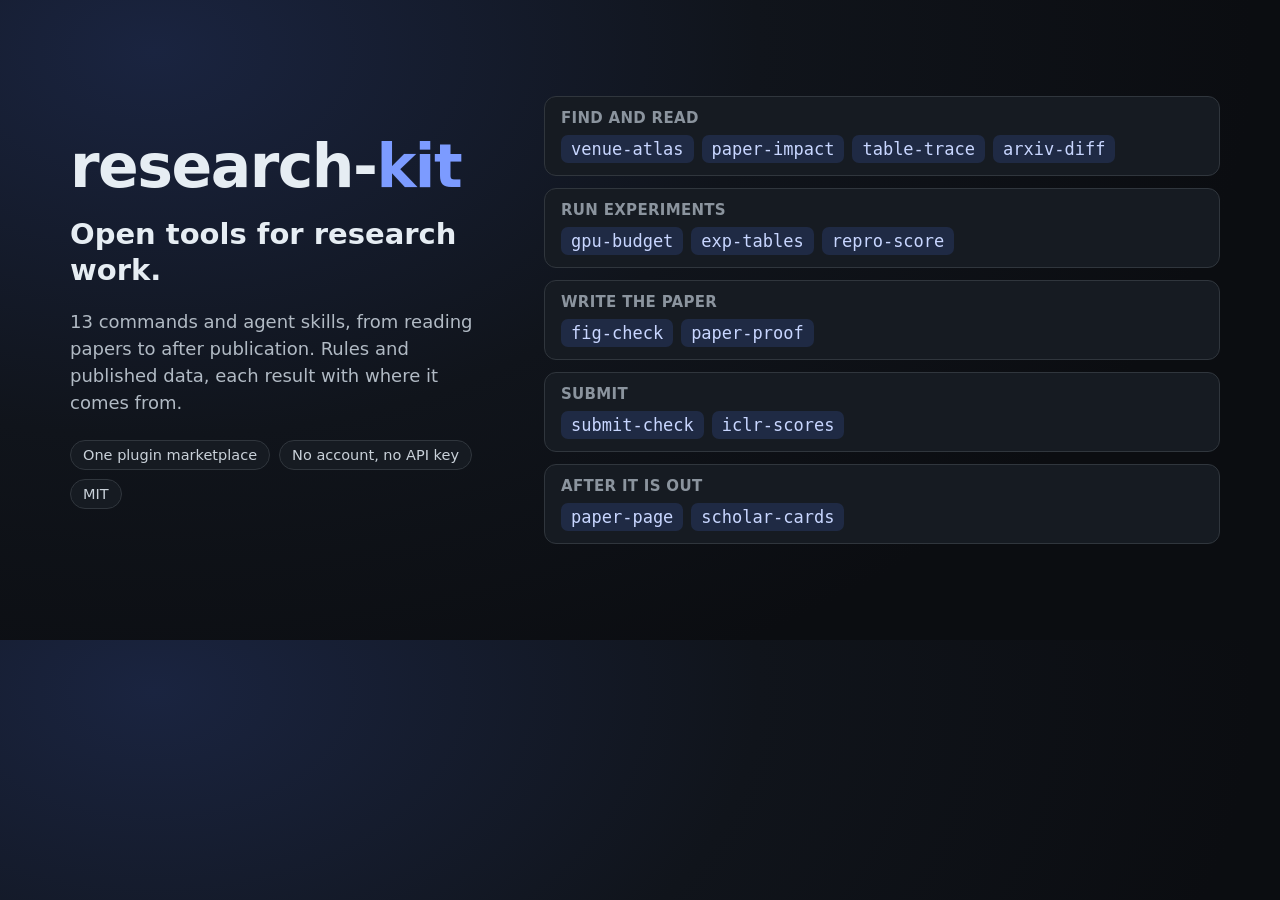
==== scripts/social-card.html @ ab610dc3 "Polishing round 1: tool sentences checked against their READMEs, the workflow claims checked, social" ====
<!doctype html>
<!-- The repository's social preview (1280×640): docs/social-preview.png, rendered from this page with headless Chrome
     at 1280×640. The tool names and stages are those of tools.json; change both together. -->
<html>
<head>
<meta charset="utf-8">
<style>
  html, body { margin: 0; width: 1280px; height: 640px; overflow: hidden; }
  body { background: radial-gradient(1100px 700px at 12% 8%, #1a2440 0%, #10141b 55%, #0b0d11 100%); color: #e6edf3;
    font-family: "Segoe UI", -apple-system, system-ui, sans-serif; display: grid; grid-template-columns: 430px 1fr; gap: 44px;
    padding: 0 60px 0 70px; box-sizing: border-box; align-items: center; }
  h1 { font-size: 60px; margin: 0 0 16px; letter-spacing: -1.5px; }
  h1 span { color: #7c9bff; }
  .tag { font-size: 29px; line-height: 1.22; margin: 0 0 20px; font-weight: 600; }
  .sub { font-size: 18px; line-height: 1.5; color: #b1bac4; margin: 0 0 24px; }
  .pills { display: flex; gap: 9px; flex-wrap: wrap; }
  .pills span { font-size: 14.5px; border: 1px solid #30363d; background: #161b22; border-radius: 999px; padding: 6px 12px; color: #c9d1d9; }
  .flow { display: flex; flex-direction: column; gap: 12px; }
  .stage { background: #161b22; border: 1px solid #30363d; border-radius: 12px; padding: 12px 16px; }
  .stage h3 { margin: 0 0 8px; font-size: 15px; color: #8b949e; font-weight: 600; letter-spacing: .3px; text-transform: uppercase; }
  .names { display: flex; gap: 8px; flex-wrap: wrap; }
  .names span { font-family: "Cascadia Mono", Consolas, monospace; font-size: 17px; background: #1f2a44; color: #c8d6ff; border-radius: 7px; padding: 4px 10px; }
</style>
</head>
<body>
  <div>
    <h1>research-<span>kit</span></h1>
    <p class="tag">Open tools for research work.</p>
    <p class="sub">13 commands and agent skills, from reading papers to after publication. Rules and published data, each result with where it comes from.</p>
    <div class="pills"><span>One plugin marketplace</span><span>No account, no API key</span><span>MIT</span></div>
  </div>
  <div class="flow"><div class="stage"><h3>Find and read</h3><div class="names"><span>venue-atlas</span><span>paper-impact</span><span>table-trace</span><span>arxiv-diff</span></div></div><div class="stage"><h3>Run experiments</h3><div class="names"><span>gpu-budget</span><span>exp-tables</span><span>repro-score</span></div></div><div class="stage"><h3>Write the paper</h3><div class="names"><span>fig-check</span><span>paper-proof</span></div></div><div class="stage"><h3>Submit</h3><div class="names"><span>submit-check</span><span>iclr-scores</span></div></div><div class="stage"><h3>After it is out</h3><div class="names"><span>paper-page</span><span>scholar-cards</span></div></div></div>
</body>
</html>
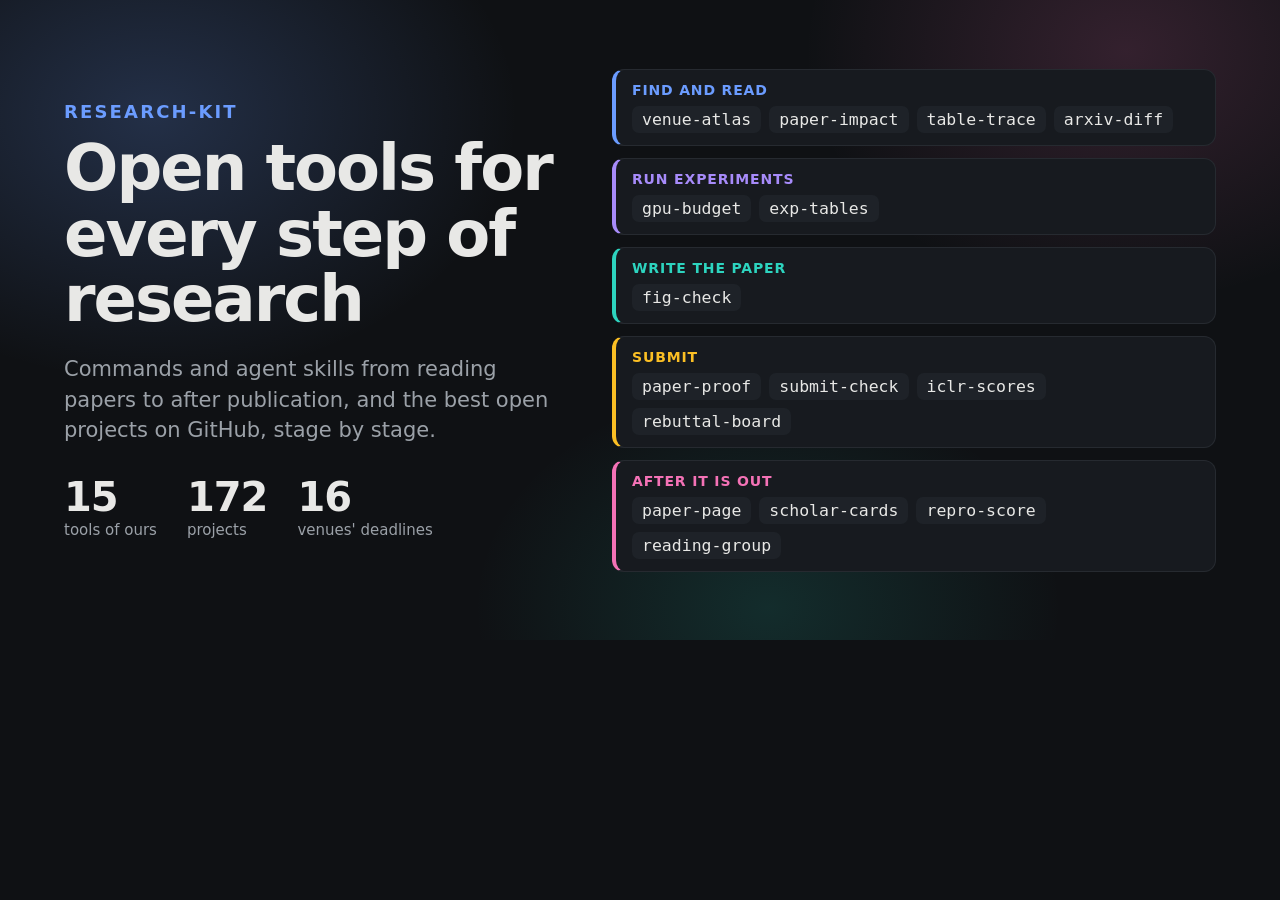
==== commit 0c7fec22: "Site redesigned: a hero with the pipeline, our tools as cards with screenshots and copy buttons, the" ====
--- a/scripts/social-card.html
+++ b/scripts/social-card.html
@@ -1,34 +1,45 @@
 <!doctype html>
-<!-- The repository's social preview (1280×640): docs/social-preview.png, rendered from this page with headless Chrome
-     at 1280×640. The tool names and stages are those of tools.json; change both together. -->
+<!-- The share image (1280×640): docs/social-preview.png (the repository's social preview, set in its settings) and
+     site/img/social.png (the site's og:image), rendered from this page with headless Chrome. The tool names and stages
+     are those of tools.json; change both together. -->
 <html>
 <head>
 <meta charset="utf-8">
 <style>
   html, body { margin: 0; width: 1280px; height: 640px; overflow: hidden; }
-  body { background: radial-gradient(1100px 700px at 12% 8%, #1a2440 0%, #10141b 55%, #0b0d11 100%); color: #e6edf3;
-    font-family: "Segoe UI", -apple-system, system-ui, sans-serif; display: grid; grid-template-columns: 430px 1fr; gap: 44px;
-    padding: 0 60px 0 70px; box-sizing: border-box; align-items: center; }
-  h1 { font-size: 60px; margin: 0 0 16px; letter-spacing: -1.5px; }
-  h1 span { color: #7c9bff; }
-  .tag { font-size: 29px; line-height: 1.22; margin: 0 0 20px; font-weight: 600; }
-  .sub { font-size: 18px; line-height: 1.5; color: #b1bac4; margin: 0 0 24px; }
-  .pills { display: flex; gap: 9px; flex-wrap: wrap; }
-  .pills span { font-size: 14.5px; border: 1px solid #30363d; background: #161b22; border-radius: 999px; padding: 6px 12px; color: #c9d1d9; }
+  body { background: #0f1114; color: #e8e8e6; font-family: "Segoe UI", -apple-system, system-ui, sans-serif; position: relative;
+    display: grid; grid-template-columns: 500px 1fr; gap: 48px; padding: 0 64px; box-sizing: border-box; align-items: center; }
+  body::before { content: ""; position: absolute; inset: 0;
+    background: radial-gradient(520px 380px at 12% 18%, rgba(107,156,255,.22), transparent 70%),
+                radial-gradient(460px 360px at 88% 8%, rgba(244,114,182,.16), transparent 70%),
+                radial-gradient(420px 320px at 60% 95%, rgba(45,212,191,.14), transparent 70%); }
+  body > * { position: relative; }
+  .kicker { font-size: 18px; font-weight: 700; letter-spacing: .12em; text-transform: uppercase; color: #6b9cff; margin: 0 0 14px; }
+  h1 { font-size: 64px; line-height: 1.02; letter-spacing: -2px; margin: 0 0 22px; font-weight: 800; }
+  .sub { font-size: 21px; line-height: 1.45; color: #9ba1a8; margin: 0 0 28px; }
+  .stats { display: flex; gap: 30px; }
+  .stats b { display: block; font-size: 40px; letter-spacing: -1px; }
+  .stats span { font-size: 15px; color: #9ba1a8; }
   .flow { display: flex; flex-direction: column; gap: 12px; }
-  .stage { background: #161b22; border: 1px solid #30363d; border-radius: 12px; padding: 12px 16px; }
-  .stage h3 { margin: 0 0 8px; font-size: 15px; color: #8b949e; font-weight: 600; letter-spacing: .3px; text-transform: uppercase; }
+  .stage { background: #171a1f; border: 1px solid #262a30; border-left: 4px solid var(--c); border-radius: 12px; padding: 12px 16px; }
+  .stage h3 { margin: 0 0 8px; font-size: 14px; color: var(--c); font-weight: 700; letter-spacing: .06em; text-transform: uppercase; }
   .names { display: flex; gap: 8px; flex-wrap: wrap; }
-  .names span { font-family: "Cascadia Mono", Consolas, monospace; font-size: 17px; background: #1f2a44; color: #c8d6ff; border-radius: 7px; padding: 4px 10px; }
+  .names span { font-family: "Cascadia Mono", Consolas, monospace; font-size: 16.5px; background: #1e2228; color: #e8e8e6; border-radius: 7px; padding: 4px 10px; }
 </style>
 </head>
 <body>
   <div>
-    <h1>research-<span>kit</span></h1>
-    <p class="tag">Open tools for research work.</p>
-    <p class="sub">13 commands and agent skills, from reading papers to after publication. Rules and published data, each result with where it comes from.</p>
-    <div class="pills"><span>One plugin marketplace</span><span>No account, no API key</span><span>MIT</span></div>
+    <p class="kicker">research-kit</p>
+    <h1>Open tools for every step of research</h1>
+    <p class="sub">Commands and agent skills from reading papers to after publication, and the best open projects on GitHub, stage by stage.</p>
+    <div class="stats"><div><b>15</b><span>tools of ours</span></div><div><b>172</b><span>projects</span></div><div><b>16</b><span>venues' deadlines</span></div></div>
   </div>
-  <div class="flow"><div class="stage"><h3>Find and read</h3><div class="names"><span>venue-atlas</span><span>paper-impact</span><span>table-trace</span><span>arxiv-diff</span></div></div><div class="stage"><h3>Run experiments</h3><div class="names"><span>gpu-budget</span><span>exp-tables</span><span>repro-score</span></div></div><div class="stage"><h3>Write the paper</h3><div class="names"><span>fig-check</span><span>paper-proof</span></div></div><div class="stage"><h3>Submit</h3><div class="names"><span>submit-check</span><span>iclr-scores</span></div></div><div class="stage"><h3>After it is out</h3><div class="names"><span>paper-page</span><span>scholar-cards</span></div></div></div>
+  <div class="flow">
+    <div class="stage" style="--c:#6b9cff"><h3>Find and read</h3><div class="names"><span>venue-atlas</span><span>paper-impact</span><span>table-trace</span><span>arxiv-diff</span></div></div>
+    <div class="stage" style="--c:#a78bfa"><h3>Run experiments</h3><div class="names"><span>gpu-budget</span><span>exp-tables</span></div></div>
+    <div class="stage" style="--c:#2dd4bf"><h3>Write the paper</h3><div class="names"><span>fig-check</span></div></div>
+    <div class="stage" style="--c:#fbbf24"><h3>Submit</h3><div class="names"><span>paper-proof</span><span>submit-check</span><span>iclr-scores</span><span>rebuttal-board</span></div></div>
+    <div class="stage" style="--c:#f472b6"><h3>After it is out</h3><div class="names"><span>paper-page</span><span>scholar-cards</span><span>repro-score</span><span>reading-group</span></div></div>
+  </div>
 </body>
 </html>
